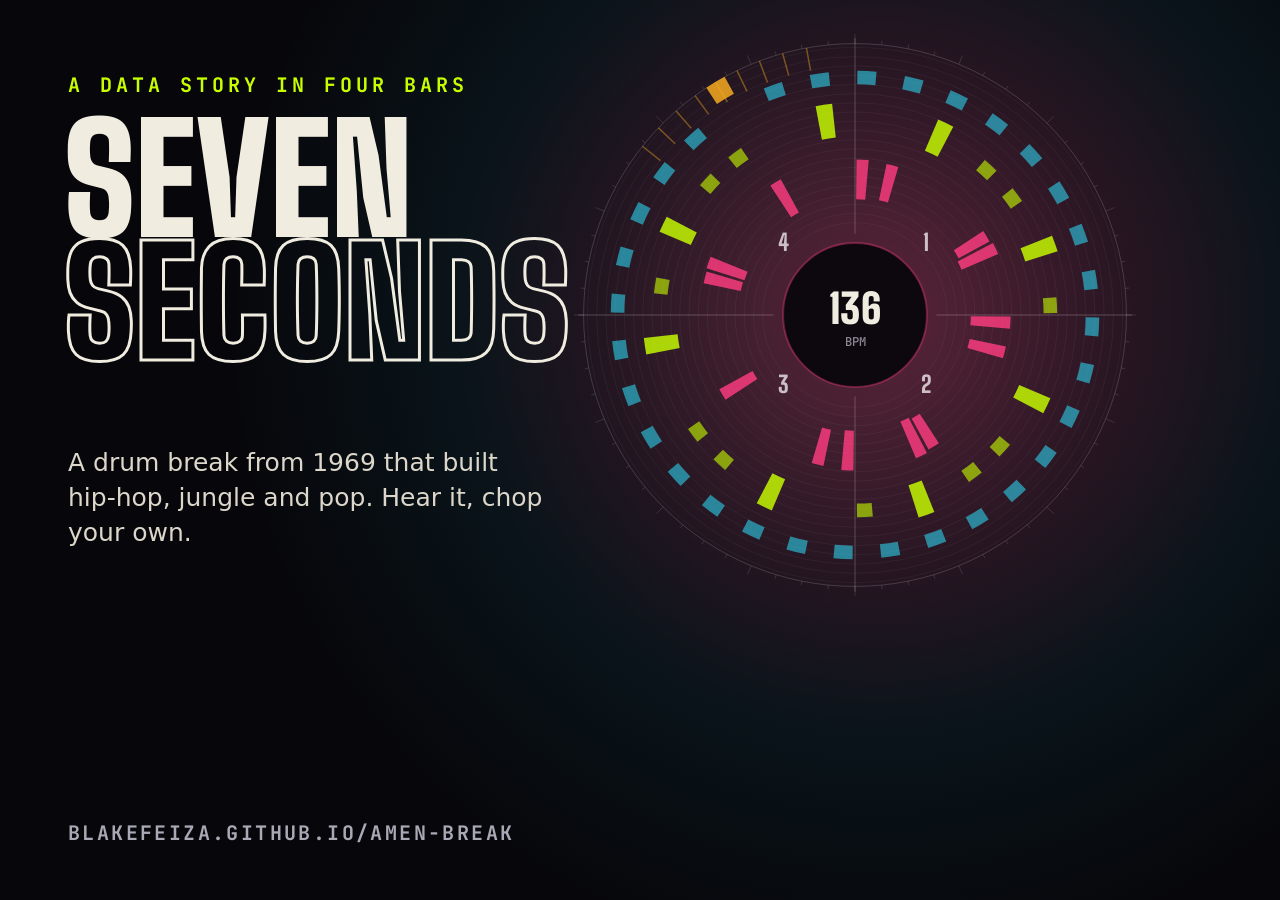
==== social/og.html @ 76e60050 "Accessibility, newcomer on-ramp, and sharing - Keyboard-operable record, skip link, chapter nav, pau" ====
<!doctype html><html><head><meta charset="utf-8"><title>og</title>
<link href="https://fonts.googleapis.com/css2?family=Big+Shoulders+Display:wght@800;900&family=JetBrains+Mono:wght@500;700&display=swap" rel="stylesheet">
<style>
html,body{margin:0;width:1200px;height:630px;background:#07070b;overflow:hidden;color:#f1ece0}
.glow{position:absolute;inset:0;background:radial-gradient(circle at 880px 315px,rgba(255,61,127,.30),rgba(45,226,255,.06) 40%,transparent 62%)}
#box{position:absolute;left:560px;top:20px;width:590px;height:590px}
.t{position:absolute;left:64px;top:118px;font:900 150px/.82 "Big Shoulders Display",Impact,sans-serif;text-transform:uppercase}
.t span{color:transparent;-webkit-text-stroke:3px #f1ece0}
.k{position:absolute;left:68px;top:52px;font:700 20px "JetBrains Mono",monospace;letter-spacing:.2em;text-transform:uppercase;color:#c8ff00}
.s{position:absolute;left:68px;top:420px;width:480px;font:500 25px/1.4 "Space Grotesk",system-ui,sans-serif;color:#dcd7ca}
.u{position:absolute;left:68px;bottom:34px;font:700 20px "JetBrains Mono",monospace;letter-spacing:.12em;text-transform:uppercase;color:#a9a8b5}
</style></head><body>
<div class="glow"></div><p class="k">A data story in four bars</p>
<div class="t">Seven<br><span>seconds</span></div>
<p class="s">A drum break from 1969 that built hip-hop, jungle and pop. Hear it, chop your own.</p>
<p class="u">blakefeiza.github.io/amen-break</p>
<div id="box"><canvas id="c"></canvas></div>
<script src="../engine.js"></script><script src="../wheel.js"></script>
<script>
document.fonts.ready.then(()=>{
  const w=new Wheel(document.getElementById('c'),{interactive:false});
  w.visible=true; w.lastId=1e15;
  w.setLayout((ww,hh)=>({cx:ww/2,cy:hh/2,r:Math.min(ww,hh)*0.46})); w.cur=Object.assign({},w.tgt);
  w.set({center:['136','BPM']}); setInterval(()=>w.draw(performance.now()),50);
});
</script></body></html>
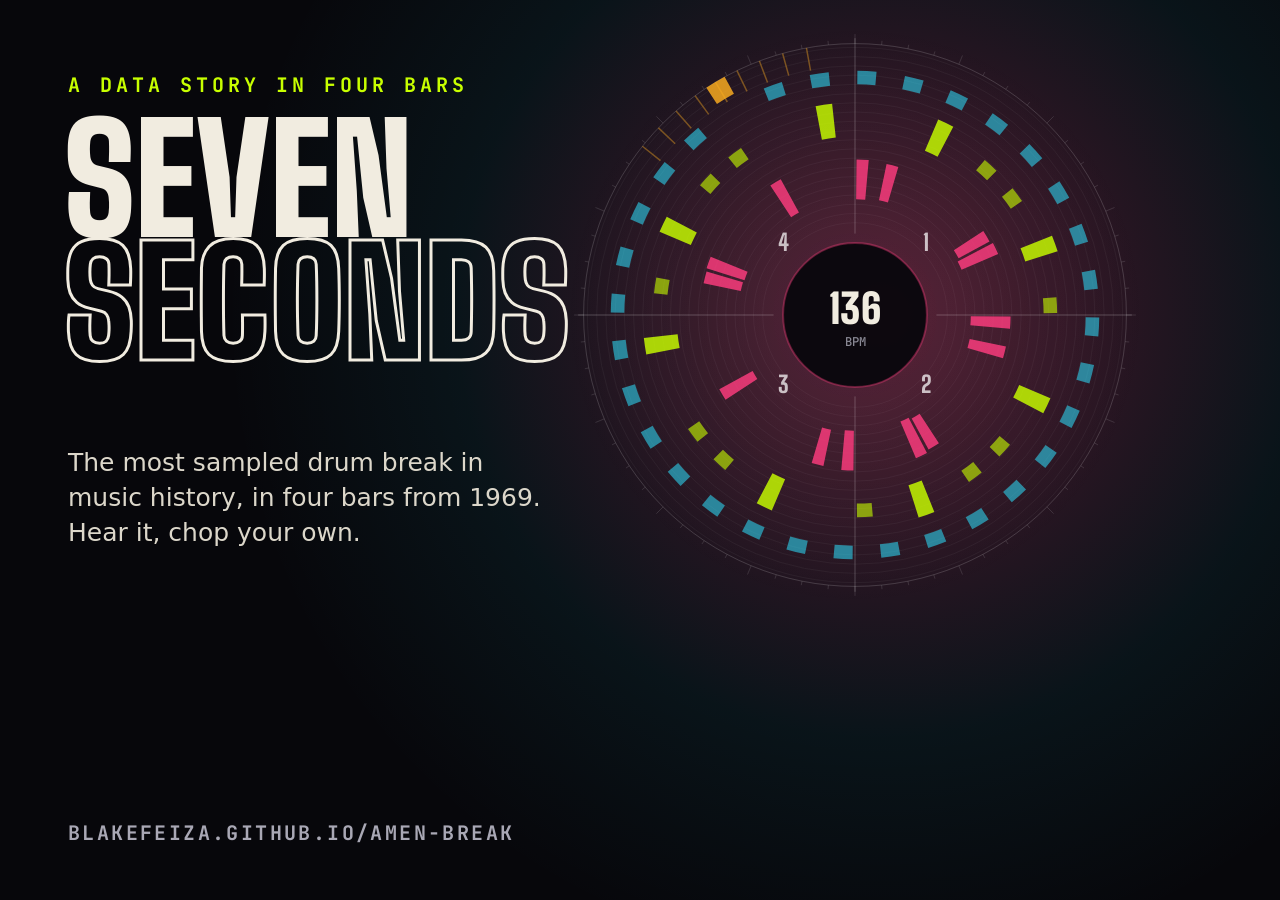
==== commit e970f4d5: "More history, surprising uses, most-sampled messaging, preview volume, roomier cards - Three new cha" ====
--- a/social/og.html
+++ b/social/og.html
@@ -12,7 +12,7 @@
 </style></head><body>
 <div class="glow"></div><p class="k">A data story in four bars</p>
 <div class="t">Seven<br><span>seconds</span></div>
-<p class="s">A drum break from 1969 that built hip-hop, jungle and pop. Hear it, chop your own.</p>
+<p class="s">The most sampled drum break in music history, in four bars from 1969. Hear it, chop your own.</p>
 <p class="u">blakefeiza.github.io/amen-break</p>
 <div id="box"><canvas id="c"></canvas></div>
 <script src="../engine.js"></script><script src="../wheel.js"></script>
